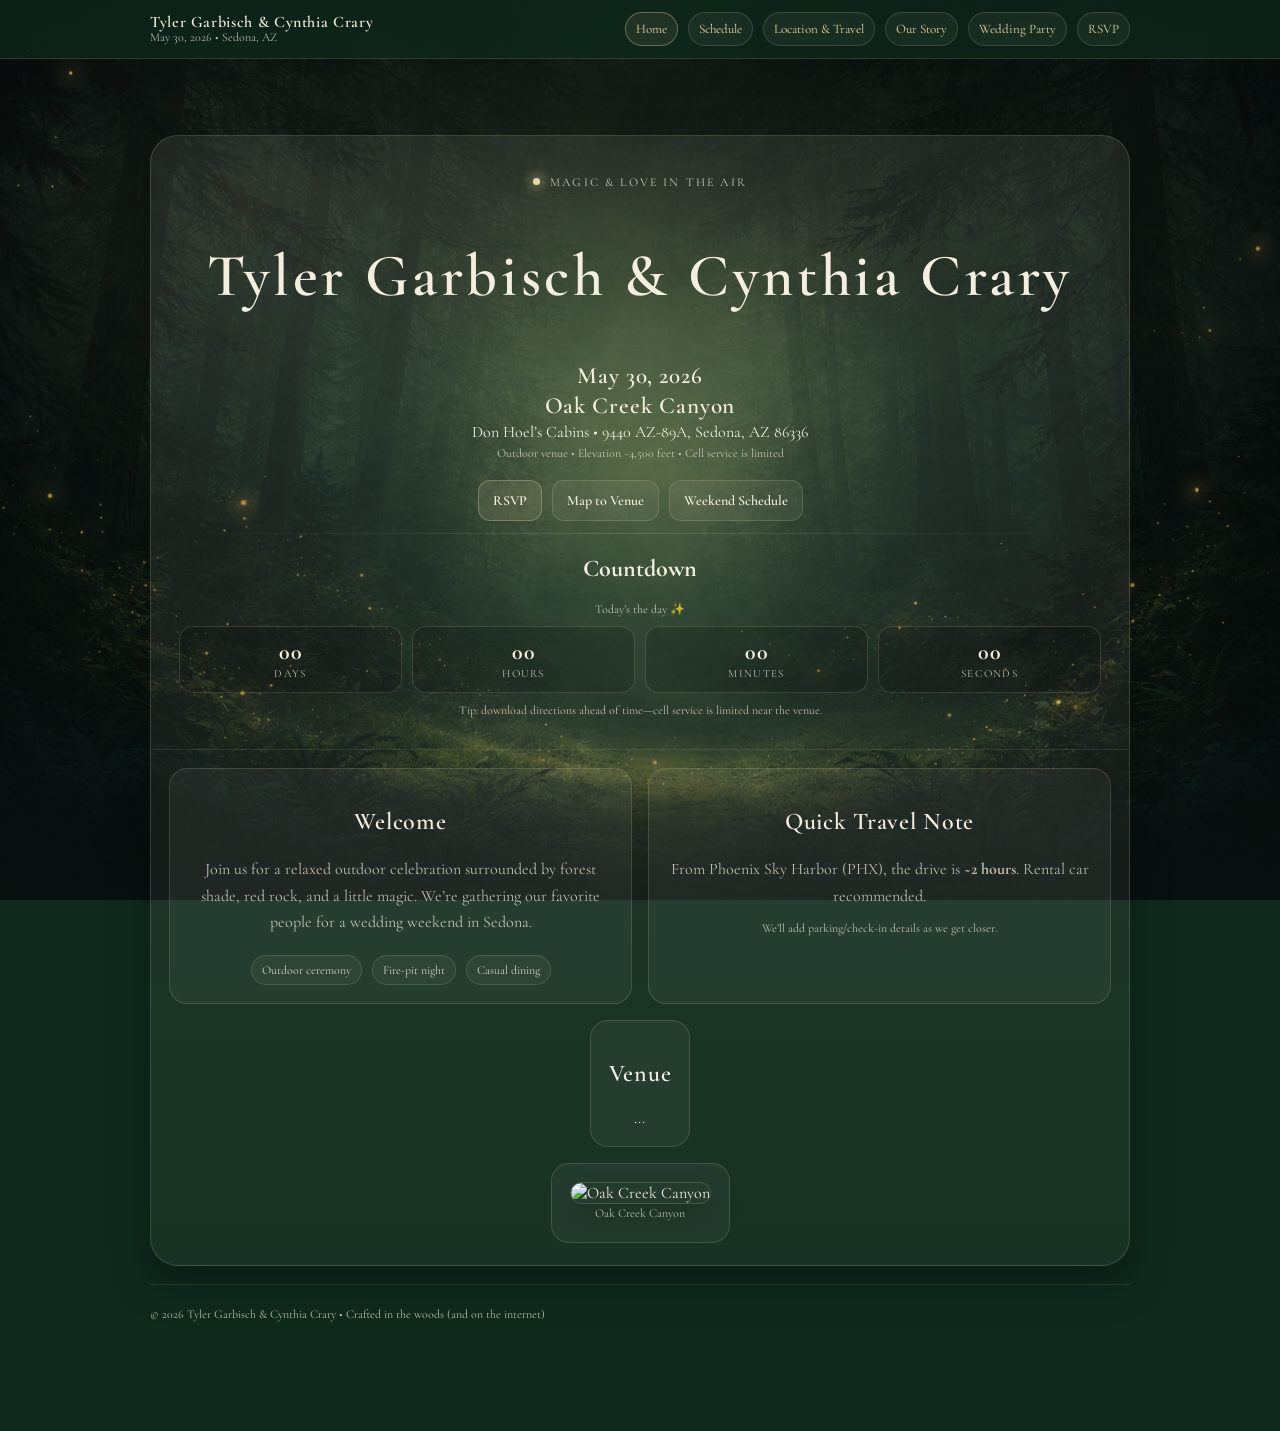
==== index.html @ ce080fb8 "Add Oak Creek Canyon section to index.html Added a new section for Oak Creek Canyon with an image an" ====
<!doctype html>
<html lang="en">
<head>
  <meta charset="utf-8" />
  <meta name="viewport" content="width=device-width,initial-scale=1" />
  <title>Tyler Garbisch & Cynthia Crary — May 30, 2026</title>

  <!-- Google Font: Cormorant Garamond -->
  <link rel="preconnect" href="https://fonts.googleapis.com">
  <link rel="preconnect" href="https://fonts.gstatic.com" crossorigin>
  <link href="https://fonts.googleapis.com/css2?family=Cormorant+Garamond:wght@400;500;600;700&display=swap" rel="stylesheet">

  <link rel="stylesheet" href="assets/css/style.css" />
</head>

<body class="home">
  <div class="fireflies" aria-hidden="true"></div>

  <header class="site-header">
    <nav class="nav">
      <div class="brand">
        <div class="names">Tyler Garbisch & Cynthia Crary</div>
        <div class="meta">May 30, 2026 • Sedona, AZ</div>
      </div>
      <div class="navlinks">
        <a class="active" href="index.html">Home</a>
        <a href="schedule.html">Schedule</a>
        <a href="travel.html">Location & Travel</a>
        <a href="story.html">Our Story</a>
       <a href="party.html">Wedding Party</a>
        <a href="rsvp.html">RSVP</a>
      </div>
    </nav>
  </header>

  <main class="container">
    <section class="hero">
      <div class="hero-card">

        <div class="hero-top">
          <div class="kicker"><span class="dot"></span> Magic & Love in the air</div>

          <h1 class="h1">Tyler Garbisch & Cynthia Crary</h1>

 <p class="sub">
  <span class="venue-date">May 30, 2026</span><br/>
  <span class="venue-date">Oak Creek Canyon</span><br/>
  Don Hoel’s Cabins • 9440 AZ-89A, Sedona, AZ 86336<br/>
  <span class="small">
    Outdoor venue • Elevation <span class="venue-elevation">~4,500 feet</span> • Cell service is limited
  </span>
</p>



          <div class="hero-actions">
            <a class="btn primary" href="rsvp.html">RSVP</a>
            <a class="btn" target="_blank" rel="noopener"
               href="https://maps.google.com/?q=9440+AZ-89A+Sedona+AZ+86336">Map to Venue</a>
            <a class="btn" href="schedule.html">Weekend Schedule</a>
          </div>

          <div class="divider"></div>

          <h2>Countdown</h2>
          <p id="countdown-target" class="small" style="margin:6px 0 0;">Counting down…</p>

          <div class="countdown" aria-label="Countdown timer">
            <div class="timebox">
              <div class="num" id="cd-days">00</div>
              <div class="lbl">Days</div>
            </div>
            <div class="timebox">
              <div class="num" id="cd-hours">00</div>
              <div class="lbl">Hours</div>
            </div>
            <div class="timebox">
              <div class="num" id="cd-mins">00</div>
              <div class="lbl">Minutes</div>
            </div>
            <div class="timebox">
              <div class="num" id="cd-secs">00</div>
              <div class="lbl">Seconds</div>
            </div>
          </div>

          <p class="small" style="margin-top:10px;">
            Tip: download directions ahead of time—cell service is limited near the venue.
          </p>
        </div>

        <div class="grid">
          <div class="card span6">
            <h2>Welcome</h2>
            <p>
              Join us for a relaxed outdoor celebration surrounded by forest shade,
              red rock, and a little magic. We’re gathering our favorite people for
              a wedding weekend in Sedona.
            </p>
            <div class="badges">
              <span class="badge">Outdoor ceremony</span>
              <span class="badge">Fire-pit night</span>
              <span class="badge">Casual dining</span>
            </div>
          </div>

          <div class="card span6">
            <h2>Quick Travel Note</h2>
            <p>
              From Phoenix Sky Harbor (PHX), the drive is
              <strong id="phx-travel-time">~2 hours</strong>.
              Rental car recommended.
            </p>
            <p class="small">We’ll add parking/check-in details as we get closer.</p>
          </div>

         <div class="card span12">
  <h2>Venue</h2>
  ...
</div>

<!-- ADD THIS BLOCK HERE -->
<div class="card span12 center">
  <img
    src="assets/img/photo4.jpg"
    alt="Oak Creek Canyon"
    class="schedule-image">
  <p class="small caption">Oak Creek Canyon</p>
</div>

</div> <!-- end .grid -->

    </section>

    <footer>
      © 2026 Tyler Garbisch & Cynthia Crary • Crafted in the woods (and on the internet)
    </footer>
  </main>

  <script src="assets/js/main.js"></script>
</body>
</html>
---- assets/css/style.css ----
:root{
  --green:#0f2a1d;        /* dark forest */
  --green2:#0b2016;       /* deeper */
  --cream:#f4eedf;        /* parchment */
  --brown:#3a2a1c;        /* dark bark */
  --gold:#e8d7a6;         /* firefly glow */
  --muted: rgba(244,238,223,.75);
  --card: rgba(244,238,223,.06);
  --card2: rgba(244,238,223,.10);
  --border: rgba(232,215,166,.25);
  --shadow: 0 18px 40px rgba(0,0,0,.35);
  --radius: 18px;
  --max: 980px;
}

*{box-sizing:border-box}
html,body{height:100%}
body{
  margin:0;
  font-family: "Cormorant Garamond", Georgia, "Times New Roman", serif;
  color:var(--cream);

  /* fallback color */
  background-color: var(--green);

  /* LAYERS (top → bottom): vignette, glows, dark overlay, forest image */
  background-image:
    radial-gradient(1400px 900px at 50% 10%, rgba(0,0,0,.45), transparent 35%),
    radial-gradient(900px 700px at 20% 25%, rgba(232,215,166,.06), transparent 40%),
    radial-gradient(900px 700px at 80% 25%, rgba(120,160,100,.06), transparent 40%),
    linear-gradient(180deg, rgba(8,22,16,.25), rgba(10,28,20,.35)),
    url("../img/forest-texture.png");

  background-size: cover;
  background-position: center;
  background-repeat: no-repeat;
  background-attachment: fixed;

  overflow-x:hidden;
}





a{color:var(--gold); text-decoration:none}
a:hover{text-decoration:underline}

.container{
  width:min(var(--max), calc(100% - 36px));
  margin:0 auto;
  padding:32px 0 70px;
}

header.site-header{
  position:sticky;
  top:0;
  z-index:20;
  backdrop-filter: blur(10px);
  background: rgba(15,42,29,.72);
  border-bottom:1px solid rgba(232,215,166,.14);
}

.nav{
  width:min(var(--max), calc(100% - 36px));
  margin:0 auto;
  display:flex;
  align-items:center;
  justify-content:space-between;
  padding:12px 0;
  gap:14px;
}

.brand{
  display:flex;
  flex-direction:column;
  line-height:1.1;
}
.brand .names{
   font-family: "Cormorant Garamond", Georgia, serif;
  font-weight: 600;
  letter-spacing: 0.04em;
}
.brand .meta{
  font-size:12px;
  color:var(--muted);
}

.navlinks{
  display:flex;
  flex-wrap:wrap;
  gap:10px;
  justify-content:flex-end;
}

.navlinks a{
  font-size:13px;
  padding:8px 10px;
  border-radius:999px;
  border:1px solid rgba(232,215,166,.16);
  background: rgba(244,238,223,.05);
}
.navlinks a.active{
  border-color: rgba(232,215,166,.35);
  background: rgba(232,215,166,.08);
}

.hero{
  padding:44px 0 18px;
}
.hero-card{
  border-radius: calc(var(--radius) + 10px);
  border:1px solid rgba(232,215,166,.18);
  background: linear-gradient(180deg, rgba(244,238,223,.08), rgba(244,238,223,.04));
  box-shadow: var(--shadow);
  overflow:hidden;
}

.hero-top{
  padding:34px 28px 20px;
  position:relative;
}

.kicker{
  display:inline-flex;
  gap:10px;
  align-items:center;
  font-size:12px;
  letter-spacing:.18em;
  text-transform:uppercase;
  color:rgba(244,238,223,.8);
}
.kicker .dot{
  width:7px; height:7px; border-radius:50%;
  background: var(--gold);
  box-shadow: 0 0 12px 2px rgba(232,215,166,.6);
}

.h1{
  font-family: "Cormorant Garamond", Georgia, serif;
  font-weight: 600;
  letter-spacing: 0.06em;
  font-size: clamp(38px, 6vw, 60px);
}


}
.sub{
  margin:0;
  color:var(--muted);
  font-size:15px;
  line-height:1.6;
  max-width: 66ch;
}

.hero-actions{
  display:flex;
  gap:10px;
  flex-wrap:wrap;
  margin-top:18px;
}

.btn{
  display:inline-flex;
  align-items:center;
  justify-content:center;
  padding:11px 14px;
  border-radius: 12px;
  border:1px solid rgba(232,215,166,.18);
  background: rgba(244,238,223,.06);
  color:var(--cream);
  font-size:14px;
  font-weight:600;
  text-decoration:none;
}
.btn:hover{background: rgba(244,238,223,.10); text-decoration:none}
.btn.primary{
  background: rgba(232,215,166,.12);
  border-color: rgba(232,215,166,.30);
}
.btn.primary:hover{background: rgba(232,215,166,.18)}

.grid{
  display:grid;
  gap:16px;
  grid-template-columns: repeat(12, 1fr);
  padding: 18px 18px 22px;
  border-top: 1px solid rgba(232,215,166,.12);
}

.card{
  grid-column: span 12;
  border-radius: var(--radius);
  border:1px solid rgba(232,215,166,.16);
  background: rgba(244,238,223,.05);
  padding:18px;
}

@media(min-width: 860px){
  .card.span6{grid-column: span 6;}
  .card.span7{grid-column: span 7;}
  .card.span5{grid-column: span 5;}
}

.card h2{
  font-family: "Cormorant Garamond", Georgia, serif;
  font-weight: 600;
  letter-spacing: 0.03em;
}

.card p{margin:0 0 10px; color:var(--muted); line-height:1.65}
.card p:last-child{margin-bottom:0}

.badges{
  display:flex;
  gap:10px;
  flex-wrap:wrap;
  margin-top:10px;
}

.badge{
  font-size:12px;
  color: rgba(244,238,223,.85);
  border:1px solid rgba(232,215,166,.16);
  background: rgba(244,238,223,.04);
  padding:7px 10px;
  border-radius:999px;
}

.divider{
  height:1px;
  background: linear-gradient(90deg, transparent, rgba(232,215,166,.18), transparent);
  margin: 12px 0;
}

.countdown{
  display:grid;
  grid-template-columns: repeat(4, minmax(0,1fr));
  gap:10px;
  margin-top:10px;
}
.timebox{
  border-radius: 14px;
  border: 1px solid rgba(232,215,166,.16);
  background: rgba(0,0,0,.14);
  padding:12px 10px;
  text-align:center;
}
.timebox .num{
  font-size:22px;
  font-weight:800;
  letter-spacing:.5px;
}
.timebox .lbl{
  font-size:11px;
  color: var(--muted);
  margin-top:2px;
  letter-spacing:.12em;
  text-transform:uppercase;
}

.small{
  font-size:12px;
  color: var(--muted);
}

footer{
  border-top: 1px solid rgba(232,215,166,.12);
  padding:22px 0 40px;
  color: var(--muted);
  font-size:12px;
}

.photo-grid{
  display:grid;
  gap:10px;
  grid-template-columns: 1fr;
}
@media(min-width:860px){
  .photo-grid{grid-template-columns: repeat(3, 1fr);}
}
.photo{
  border-radius: 16px;
  overflow:hidden;
  border:1px solid rgba(232,215,166,.18);
  background: rgba(0,0,0,.14);
  aspect-ratio: 4/3;
}
.photo img{
  width:100%;
  height:100%;
  object-fit:cover;
  display:block;
  filter: saturate(1.05) contrast(1.02);
}

/* Fireflies overlay */
.fireflies{
  position: fixed;
  inset: 0;
  pointer-events: none;
  z-index: 2;
}

.firefly{
  position:absolute;
  width:6px;
  height:6px;
  border-radius:60%;
  background: var(--gold);
  opacity:.0;
  box-shadow: 0 0 12px 3px rgba(232,215,166,.55);
  animation: drift 12s infinite ease-in-out;
}

@keyframes drift{
  0%   { transform: translate(0, 0) scale(.9); opacity: .0; }
  12%  { opacity: .35; }
  45%  { opacity: .95; }
  100% { transform: translate(var(--dx), var(--dy)) scale(1.1); opacity: 0; }
}

/* Form styles (Netlify form) */
form{
  display:grid;
  gap:12px;
}
label{
  display:grid;
  gap:6px;
  font-size:13px;
  color: rgba(244,238,223,.88);
}
input, textarea, select{
  width:100%;
  padding:12px 12px;
  border-radius: 12px;
  border: 1px solid rgba(232,215,166,.18);
  background: rgba(0,0,0,.18);
  color: var(--cream);
  outline:none;
}
textarea{min-height:110px; resize:vertical}
input:focus, textarea:focus, select:focus{
  border-color: rgba(232,215,166,.35);
  box-shadow: 0 0 0 3px rgba(232,215,166,.10);
}
.inline{
  display:flex;
  gap:10px;
  flex-wrap:wrap;
}

/* FORCE CENTER ON HOME PAGE (DEBUG + FINAL) */
body.home .hero-top,
body.home .grid,
body.home .card,
body.home .card *{
  text-align: center !important;
}

body.home .hero-actions,
body.home .badges{
  justify-content: center !important;
}

/* Center the cards within the grid */
body.home .grid{
  justify-items: center;
}

/* Make card contents centered even if flex gets involved later */
body.home .card{
  display: flex;
  flex-direction: column;
  align-items: center;
}
.venue-date{
  display: inline-block;
  font-weight: 600;
  font-size: 1.45em;      /* slightly larger than surrounding text */
  letter-spacing: 0.04em;
  margin-bottom: 2px;
}
.schedule-image{
  width: 100%;
  max-width: 720px;     /* matches your large text cards */
  max-height: 360px;    /* THIS is what shrinks the “tall” feeling */
  object-fit: cover;    /* crops excess height cleanly */
  display: block;
  margin: 0 auto;
  border-radius: 18px;
  border: 1px solid rgba(232,215,166,.18);
  box-shadow: 0 12px 30px rgba(0,0,0,.25);
}
.caption{
  display:block;
  width:100%;
  text-align:center;
  white-space: nowrap;   /* forces one line */
}
/* Utilities used by party page */
.center{ text-align:center; }
.mx-auto{ margin-left:auto; margin-right:auto; }
.h1.compact{ font-size: clamp(34px, 4.8vw, 52px); }
.hero-top.centered{ text-align:center; }

/* Wedding Party */
.party-grid{
  display:grid;
  grid-template-columns: repeat(3, minmax(0, 1fr));
  gap: 14px;
  margin-top: 12px;
}

@media (max-width: 860px){
  .party-grid{ grid-template-columns: 1fr; }
}

.party-card{
  border-radius: 16px;
  border: 1px solid rgba(232,215,166,.16);
  background: rgba(0,0,0,.12);
  overflow: hidden;
  display: grid;
  grid-template-rows: auto 1fr;
}

.party-photo{
  aspect-ratio: 4/3;
  background: rgba(0,0,0,.14);
}
.party-photo img{
  width:100%;
  height:100%;
  object-fit: cover;
  display:block;
  filter: saturate(1.05) contrast(1.02);
}

.party-info{
  padding: 12px 12px 14px;
  text-align: left;
}

.party-name{
  margin: 0 0 4px;
  font-size: 18px;
  letter-spacing: .02em;
}

.party-role{
  margin: 0 0 8px;
  font-size: 12px;
  letter-spacing: .12em;
  text-transform: uppercase;
  color: rgba(244,238,223,.80);
}

.party-blurb{
  margin: 0;
  color: rgba(244,238,223,.75);
  line-height: 1.55;
  font-size: 14px;
}

/* On small screens, center the text a bit */
@media (max-width: 820px){
  .party-info{ text-align:center; }
}

/* Wedding Party – Name Lists */
.party-list{
  list-style: none;
  padding: 0;
  margin: 12px 0 0;
  display: grid;
  gap: 6px;
  font-size: 18px;
  letter-spacing: .04em;
}

.party-list li{
  padding: 6px 10px;
  border-radius: 999px;
  border: 1px solid rgba(232,215,166,.16);
  background: rgba(244,238,223,.04);
  display: inline-block;
}

/* Slightly tighter on mobile */
@media (max-width: 600px){
  .party-list{
    font-size: 16px;
  }
}
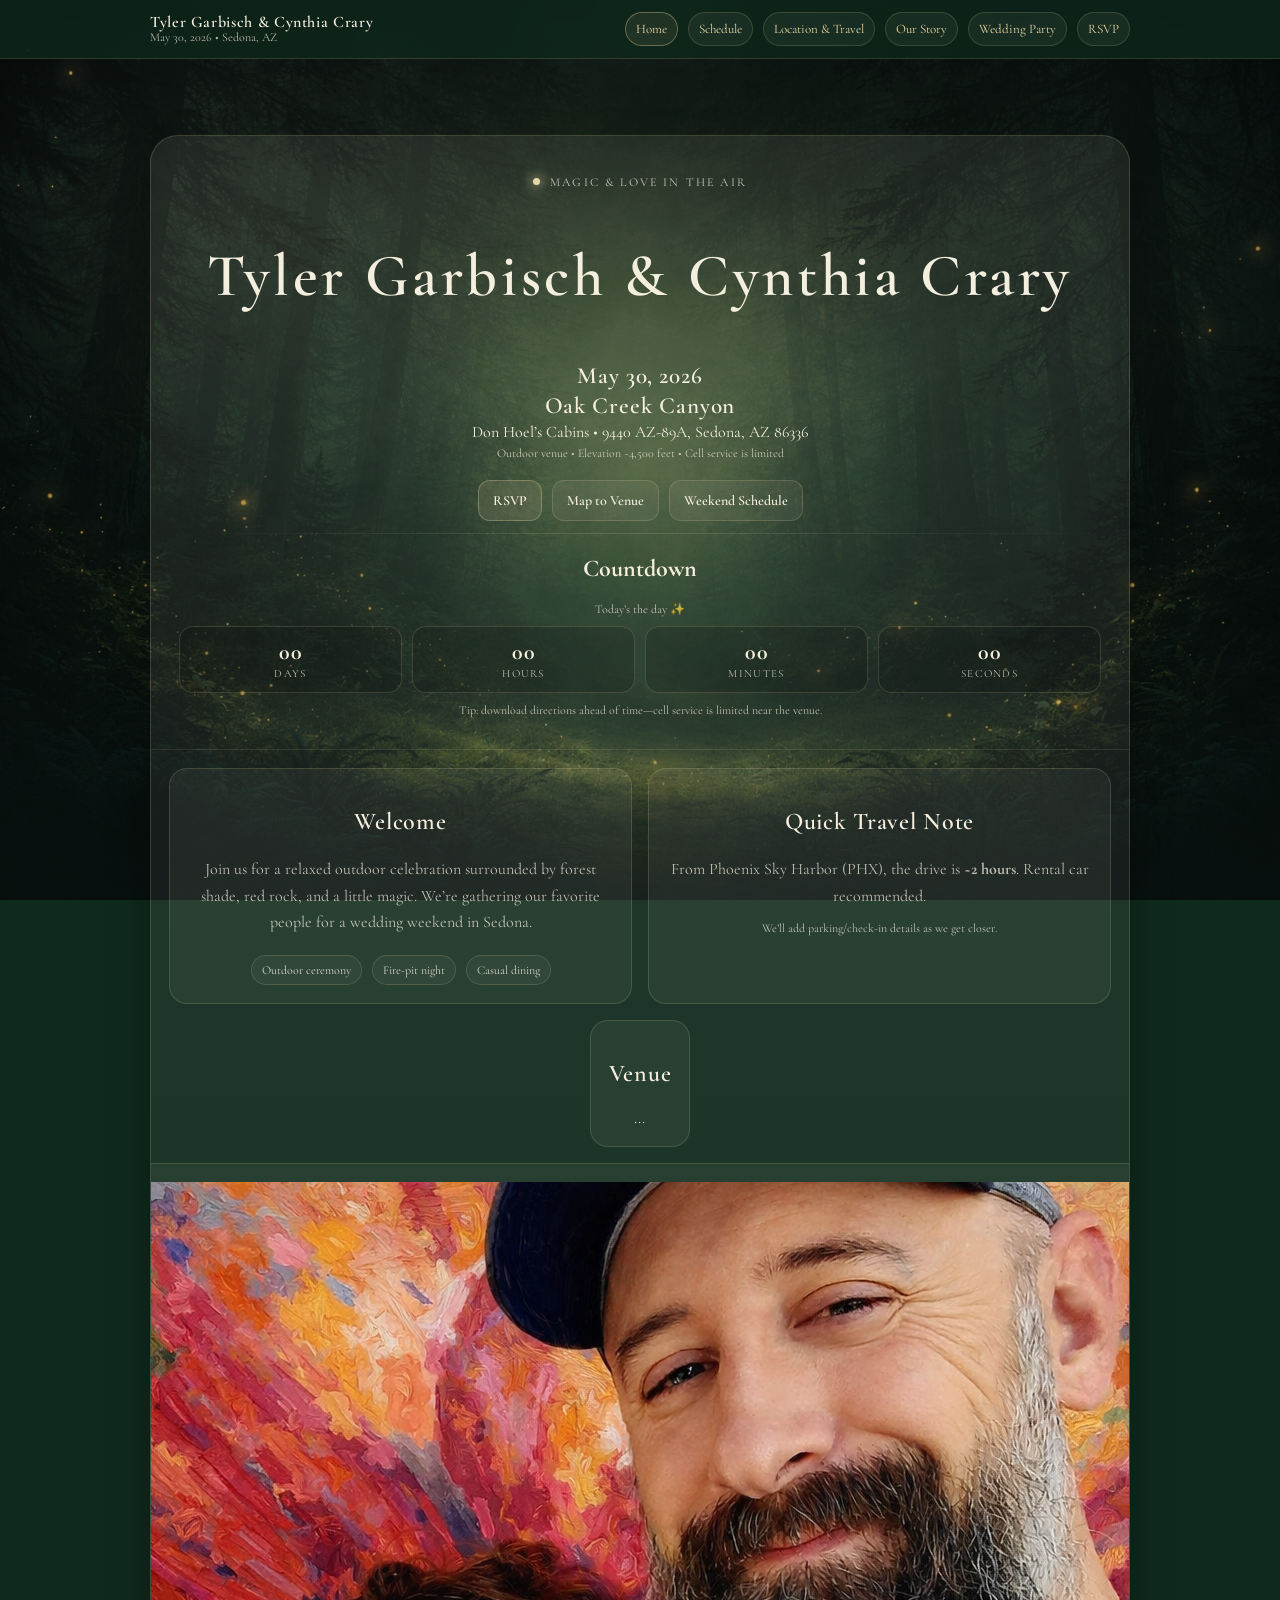
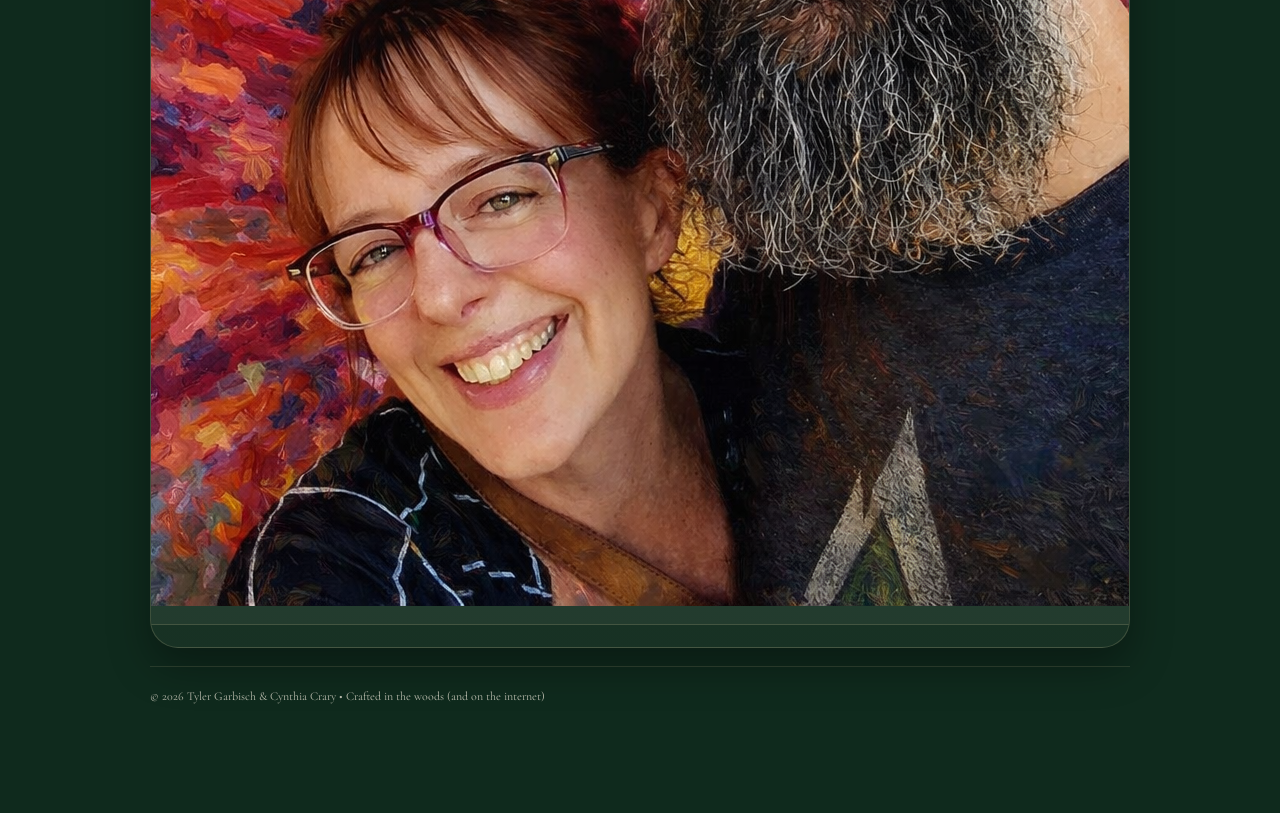
==== commit 07559011: "Change image source from photo4.jpg to photo4.png Updated image source and removed caption for Oak C" ====
--- a/index.html
+++ b/index.html
@@ -119,16 +119,11 @@
   ...
 </div>
 
-<!-- ADD THIS BLOCK HERE -->
 <div class="card span12 center">
   <img
-    src="assets/img/photo4.jpg"
-    alt="Oak Creek Canyon"
-    class="schedule-image">
-  <p class="small caption">Oak Creek Canyon</p>
+    src="assets/img/photo4.png">
 </div>
 
-</div> <!-- end .grid -->
 
     </section>
 
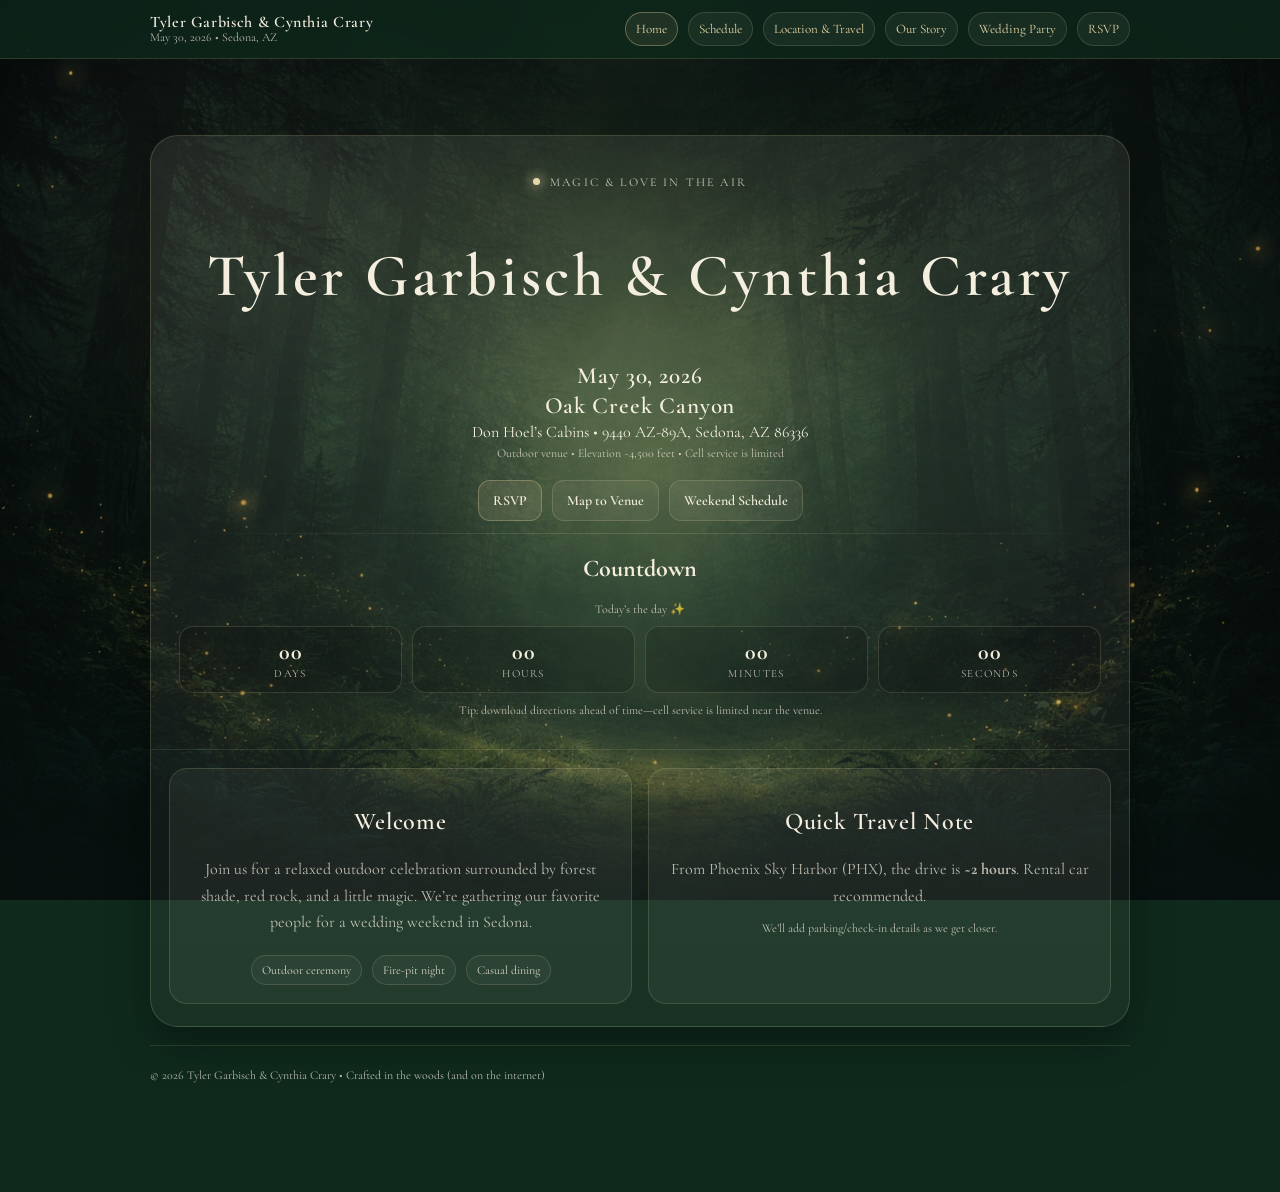
==== commit 955fcc91: "Remove venue card and associated image from index.html" ====
--- a/index.html
+++ b/index.html
@@ -114,15 +114,7 @@
             <p class="small">We’ll add parking/check-in details as we get closer.</p>
           </div>
 
-         <div class="card span12">
-  <h2>Venue</h2>
-  ...
-</div>
 
-<div class="card span12 center">
-  <img
-    src="assets/img/photo4.png">
-</div>
 
 
     </section>
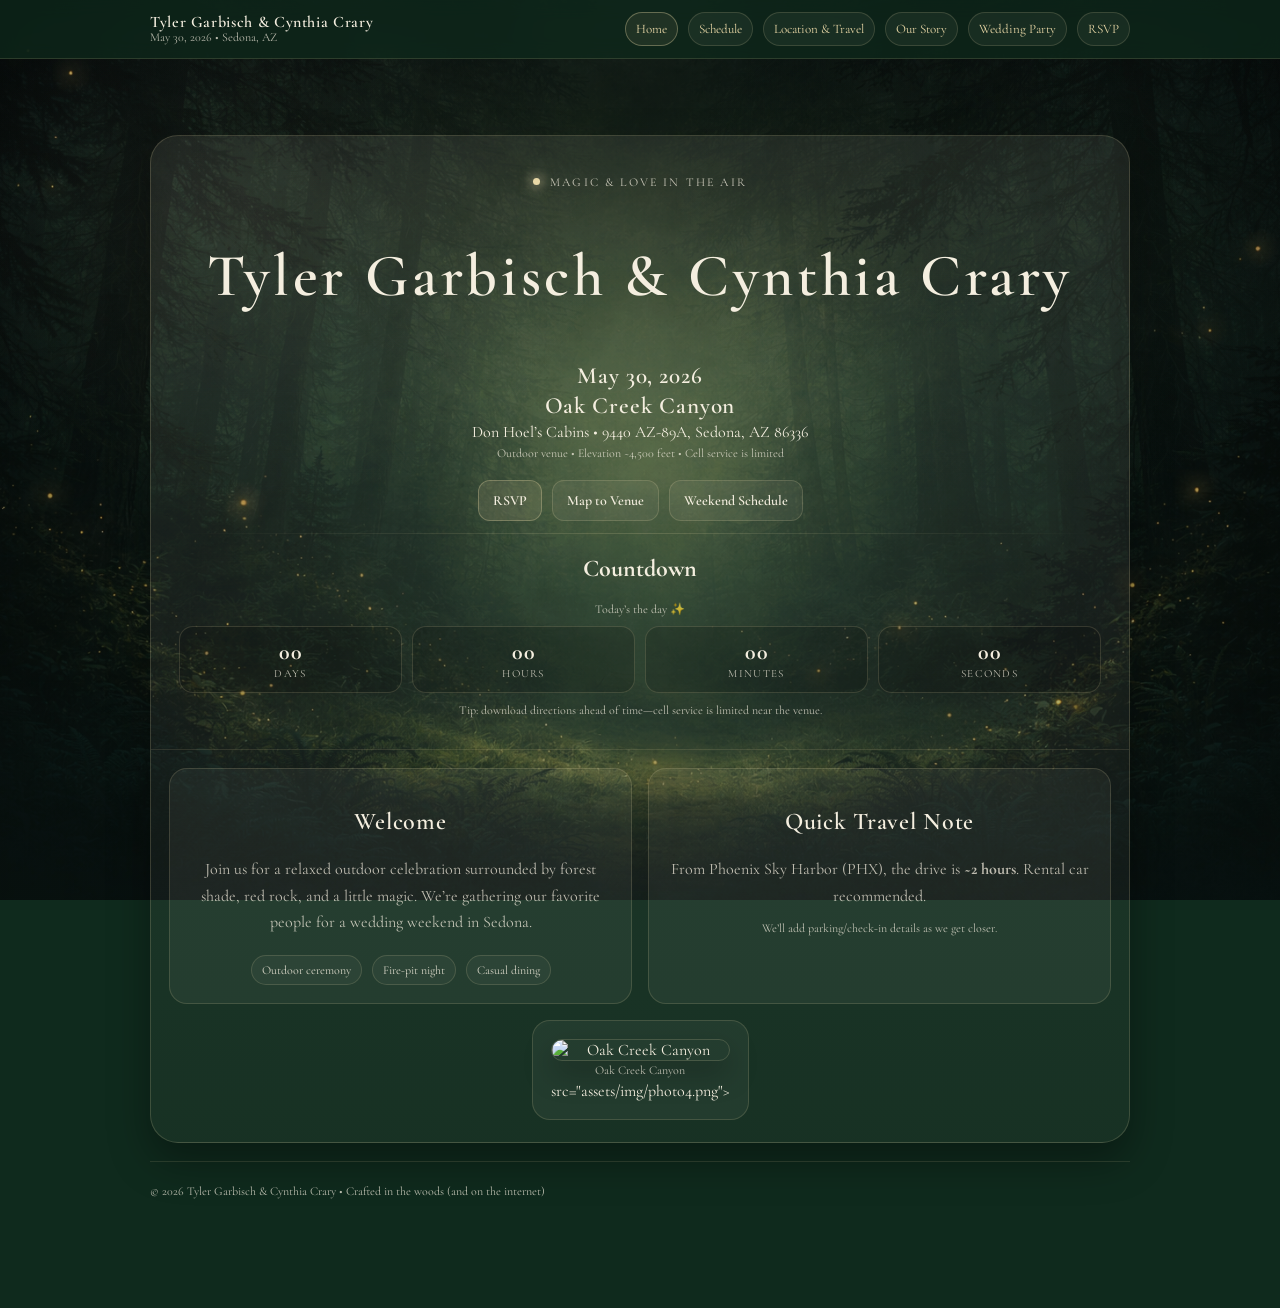
==== commit 4e80a78c: "Add image for Oak Creek Canyon in index.html" ====
--- a/index.html
+++ b/index.html
@@ -113,7 +113,14 @@
             </p>
             <p class="small">We’ll add parking/check-in details as we get closer.</p>
           </div>
-
+<div class="card span12 center">
+  <img
+    src="assets/img/photo4.jpg"
+    alt="Oak Creek Canyon"
+    class="schedule-image">
+  <p class="small caption">Oak Creek Canyon</p>
+    src="assets/img/photo4.png">
+</div>
 
 
 
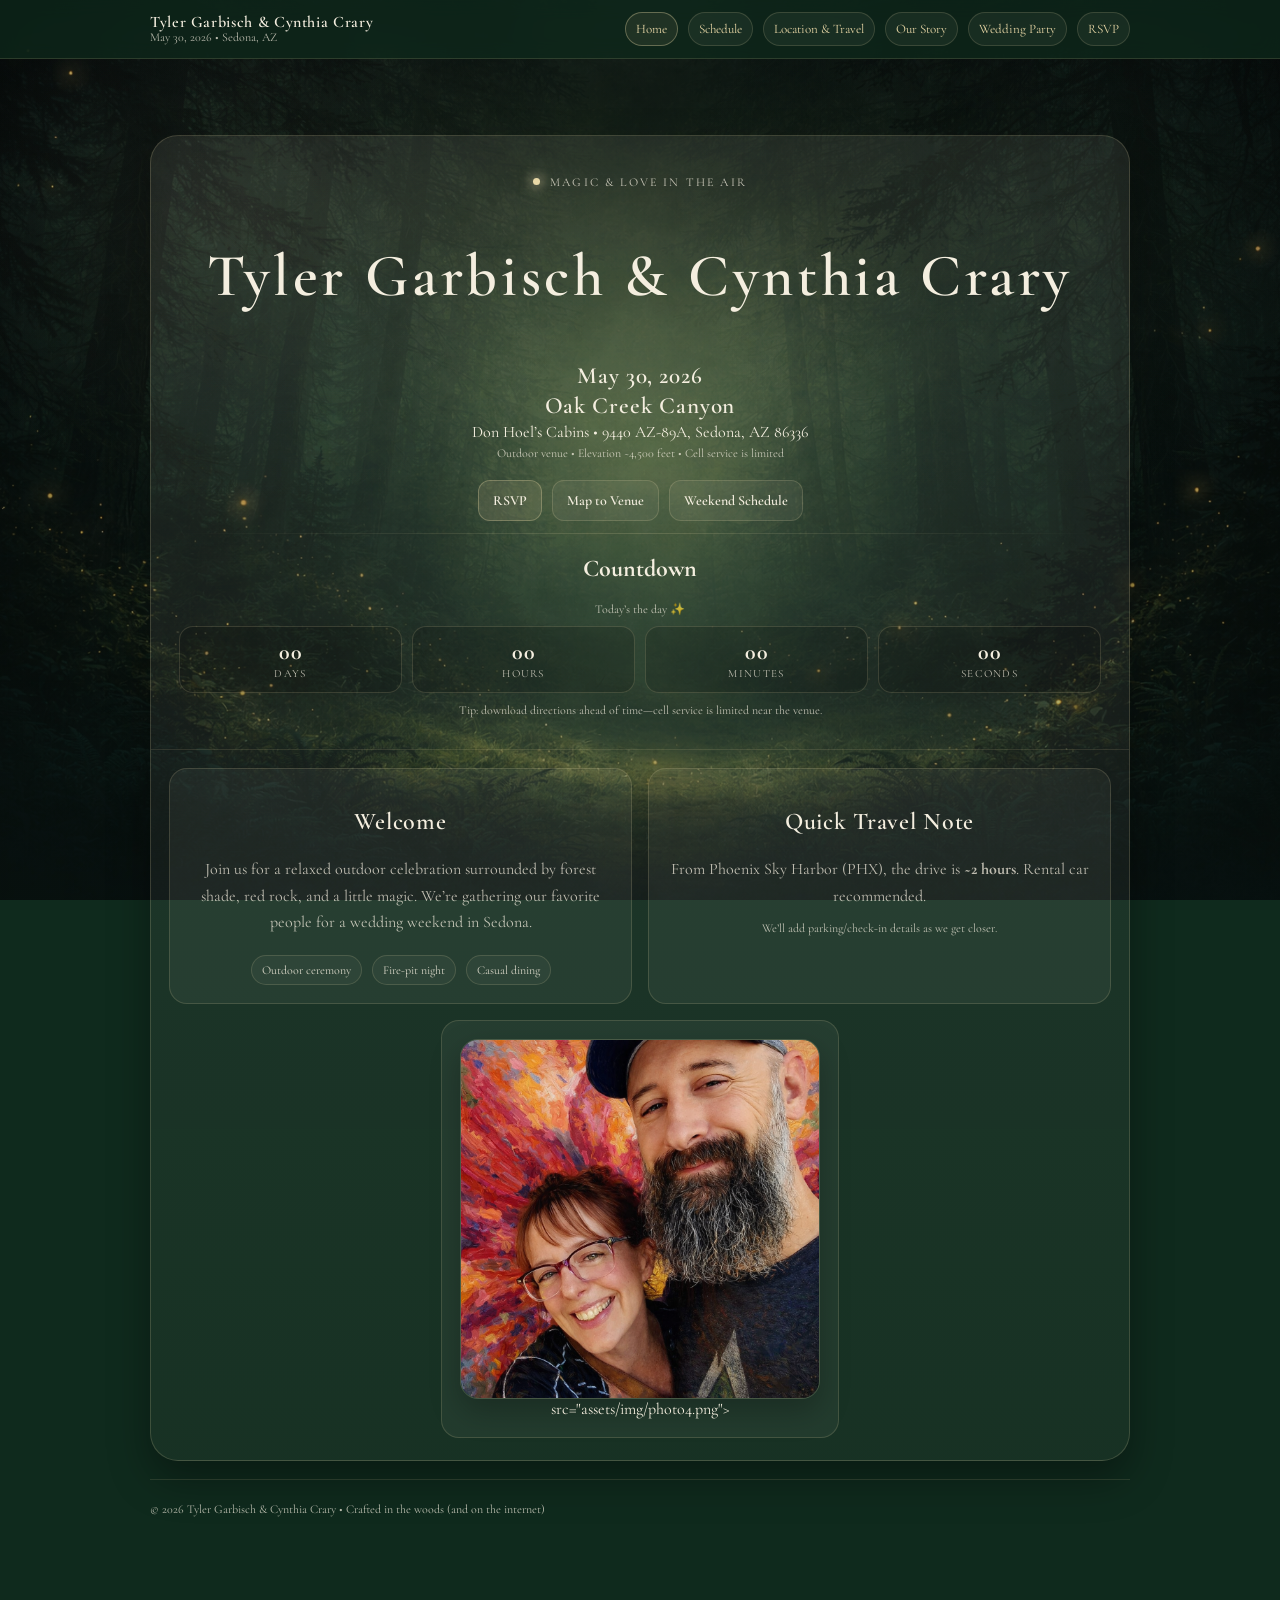
==== commit 5e6f1638: "Change image source to use PNG format Updated image source from photo4.jpg to photo4.png." ====
--- a/index.html
+++ b/index.html
@@ -115,10 +115,9 @@
           </div>
 <div class="card span12 center">
   <img
-    src="assets/img/photo4.jpg"
+    src="assets/img/photo4.png"
     alt="Oak Creek Canyon"
     class="schedule-image">
-  <p class="small caption">Oak Creek Canyon</p>
     src="assets/img/photo4.png">
 </div>
 
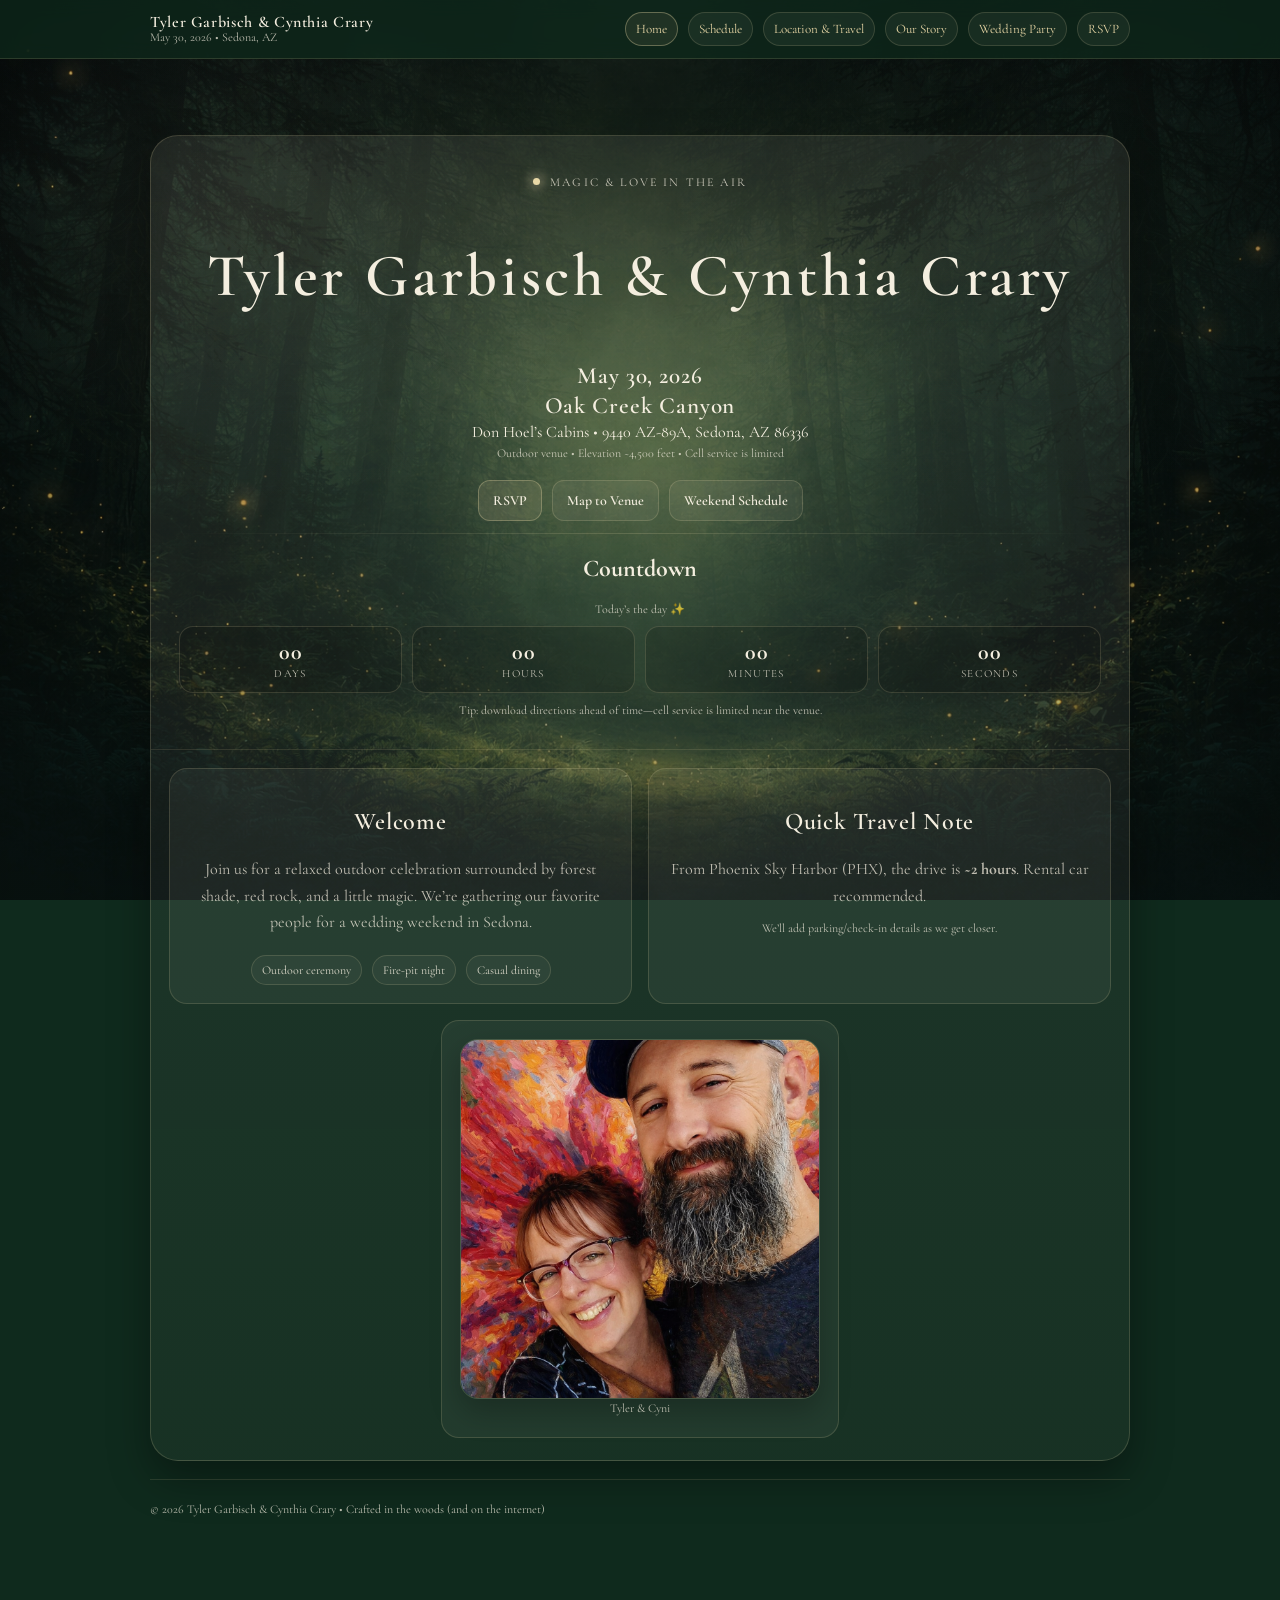
==== commit 6a1d2fd7: "Fix image tag and add caption for photo" ====
--- a/index.html
+++ b/index.html
@@ -118,8 +118,9 @@
     src="assets/img/photo4.png"
     alt="Oak Creek Canyon"
     class="schedule-image">
-    src="assets/img/photo4.png">
+  <p class="small caption">Tyler & Cyni</p>
 </div>
+
 
 
 
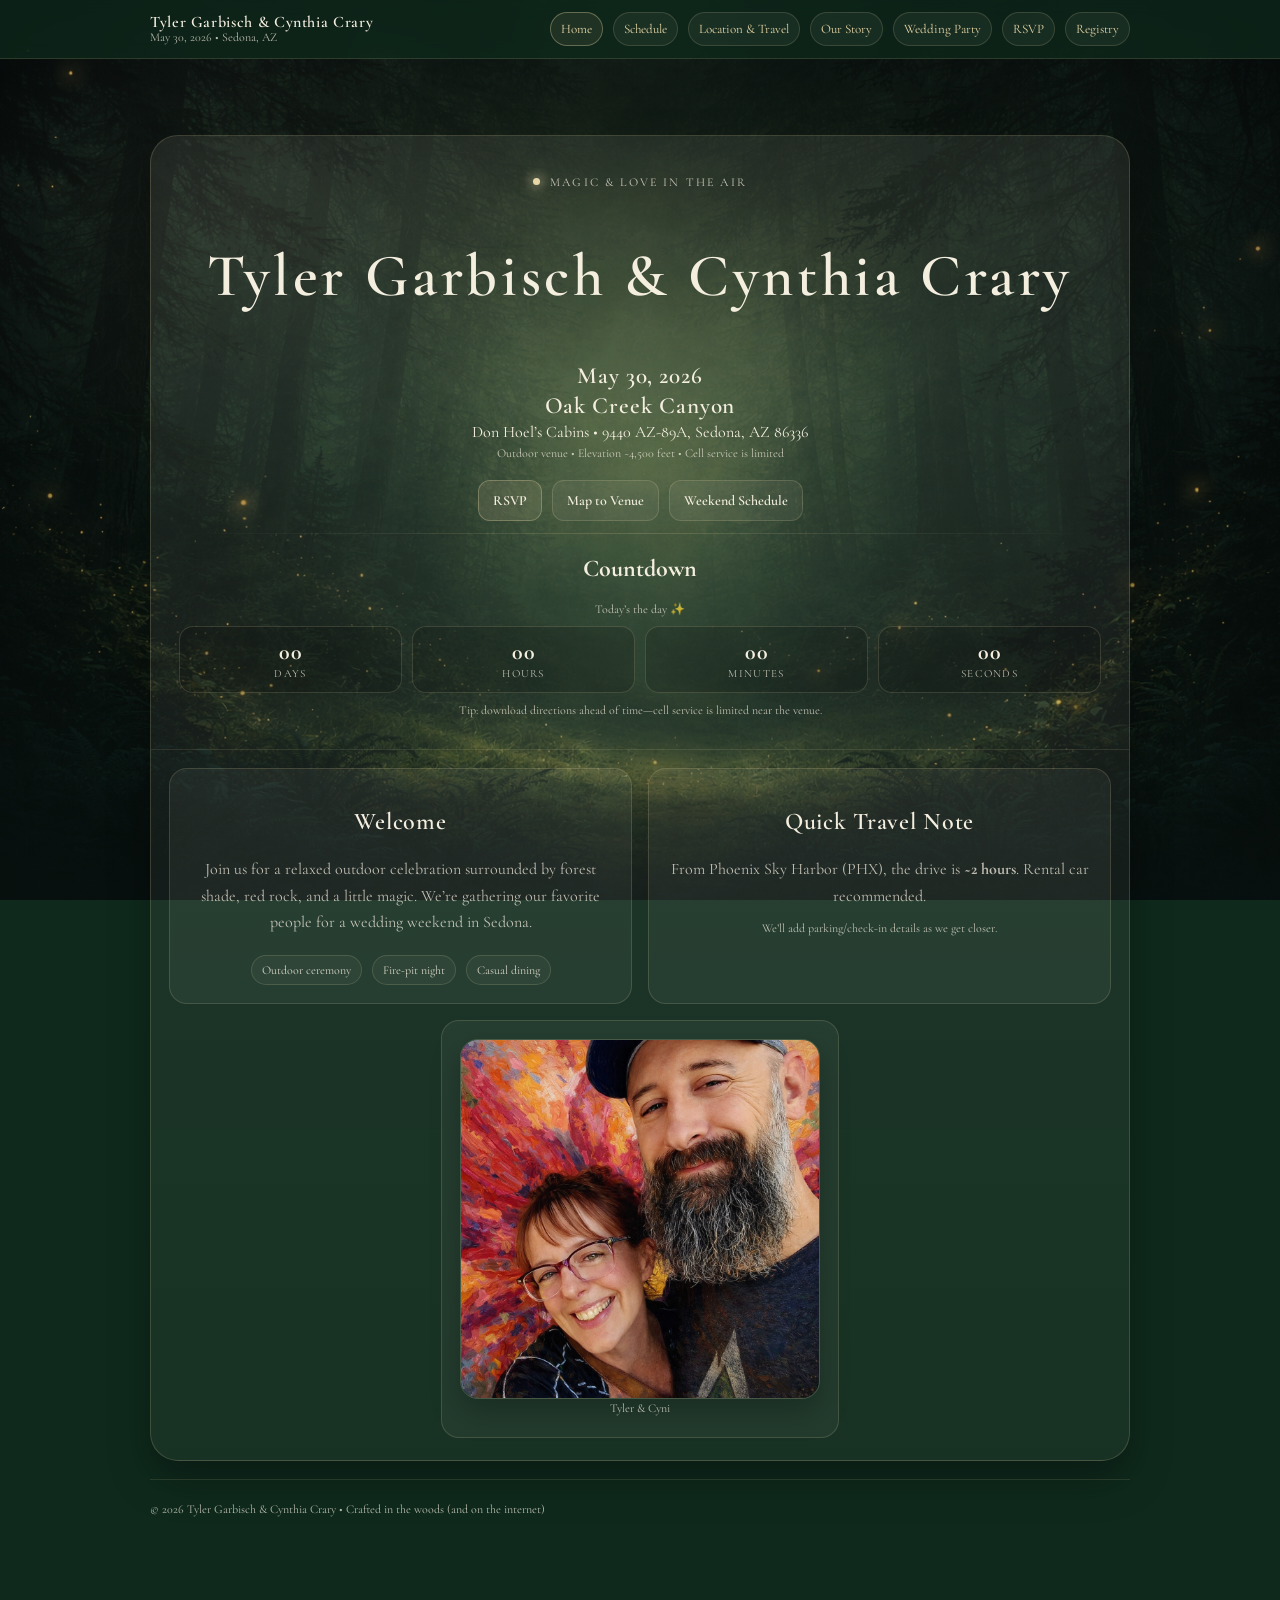
==== commit 449685d6: "Update index.html" ====
--- a/index.html
+++ b/index.html
@@ -29,6 +29,8 @@
         <a href="story.html">Our Story</a>
        <a href="party.html">Wedding Party</a>
         <a href="rsvp.html">RSVP</a>
+     <a href="registry.html">Registry</a>
+
       </div>
     </nav>
   </header>
--- a/assets/css/style.css
+++ b/assets/css/style.css
@@ -494,3 +494,27 @@
     font-size: 16px;
   }
 }
+/* Soft glow for final story image */
+.glow-soft{
+  box-shadow:
+    0 12px 30px rgba(0,0,0,.25),
+    0 0 28px rgba(232,215,166,.18);
+}
+
+/* Optional: slightly shorter so it feels like a closing image */
+.looking-forward .story-img{
+  max-height: 320px;
+  object-fit: cover;
+}
+.caption{
+  display: block;
+  margin-top: 10px;
+}
+.span4{ grid-column: span 4; }
+.span8{ grid-column: span 8; }
+@media (max-width: 820px){
+  .span4, .span8{
+    grid-column: span 12;
+  }
+}
+.card .btn{ margin-right: 8px; margin-top: 6px; }
